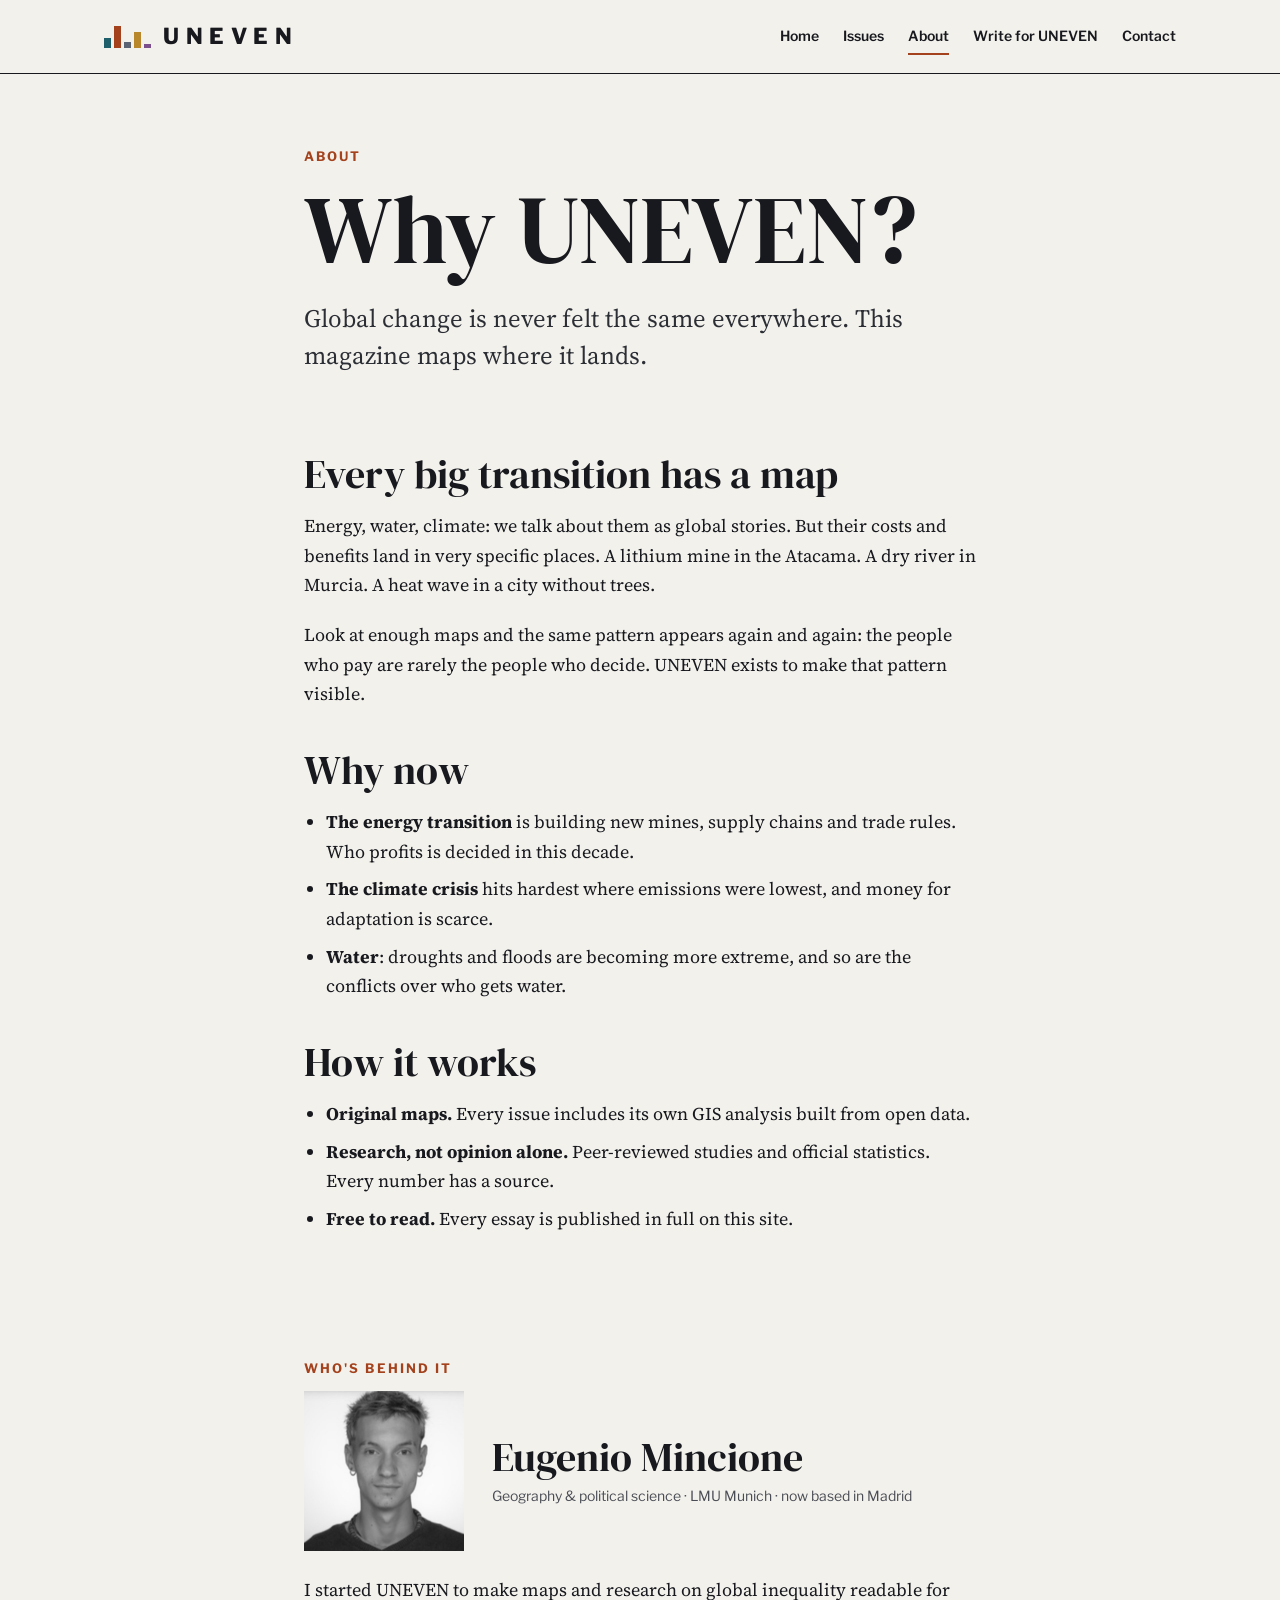
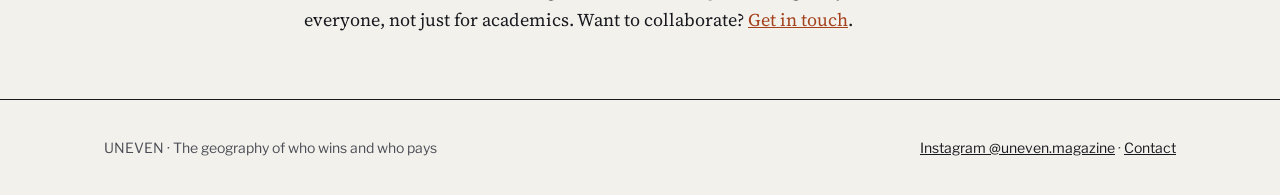
==== about.html @ 7dfdbe9b "Add files via upload" ====
<!doctype html>
<html lang="en">
<head>
<meta charset="utf-8">
<meta name="viewport" content="width=device-width, initial-scale=1, viewport-fit=cover">
<title>About · UNEVEN</title>
<meta name="description" content="What UNEVEN is, why it exists and who is behind it.">
<meta property="og:title" content="About · UNEVEN">
<meta property="og:description" content="What UNEVEN is, why it exists and who is behind it.">
<meta property="og:image" content="share-issue-01.jpg">
<link rel="icon" href="icon.png">
<link rel="apple-touch-icon" href="icon.png">
<link rel="preconnect" href="https://fonts.googleapis.com">
<link href="https://fonts.googleapis.com/css2?family=DM+Serif+Display&amp;family=Source+Serif+4:ital,opsz,wght@0,8..60,400;0,8..60,600;1,8..60,400&amp;family=Libre+Franklin:wght@500;600;700;800&amp;display=swap" rel="stylesheet">
<link rel="stylesheet" href="style.css">
</head>
<body><header class="site-head"><div class="wrap">
<a class="logo" href="index.html" aria-label="UNEVEN home"><span class="bars" aria-hidden="true"><span style="height:10px;background:var(--teal)"></span><span style="height:22px;background:var(--copper)"></span><span style="height:6px;background:var(--slate)"></span><span style="height:16px;background:#B8862B"></span><span style="height:4px;background:var(--plum)"></span></span><span class="word">UNEVEN</span></a>
<nav class="nav" aria-label="Main"><a href="index.html">Home</a><a href="issues.html">Issues</a><a href="about.html" aria-current="page">About</a><a href="write.html">Write for UNEVEN</a><a href="contact.html">Contact</a></nav>
</div></header>
<main>
<div class="narrow page-title"><p class="kicker">About</p><h1>Why UNEVEN?</h1><p class="lede">Global change is never felt the same everywhere. This magazine maps where it lands.</p></div>
<div class="narrow prose" style="padding-bottom:40px">
<h2>Every big transition has a map</h2>
<p>Energy, water, climate: we talk about them as global stories. But their costs and benefits land in very specific places. A lithium mine in the Atacama. A dry river in Murcia. A heat wave in a city without trees.</p>
<p>Look at enough maps and the same pattern appears again and again: the people who pay are rarely the people who decide. UNEVEN exists to make that pattern visible.</p>
<h2>Why now</h2>
<ul>
<li><strong>The energy transition</strong> is building new mines, supply chains and trade rules. Who profits is decided in this decade.</li>
<li><strong>The climate crisis</strong> hits hardest where emissions were lowest, and money for adaptation is scarce.</li>
<li><strong>Water</strong>: droughts and floods are becoming more extreme, and so are the conflicts over who gets water.</li>
</ul>
<h2>How it works</h2>
<ul>
<li><strong>Original maps.</strong> Every issue includes its own GIS analysis built from open data.</li>
<li><strong>Research, not opinion alone.</strong> Peer-reviewed studies and official statistics. Every number has a source.</li>
<li><strong>Free to read.</strong> Every essay is published in full on this site.</li>
</ul>
</div>
<section><div class="narrow">
<p class="kicker">Who's behind it</p>
<div class="person"><img src="founder.jpg" alt="Portrait of Eugenio Mincione" width="160" height="160">
<div><h3>Eugenio Mincione</h3><p class="small" style="margin:0">Geography &amp; political science · LMU Munich · now based in Madrid</p></div></div>
<p style="margin:24px 0 0">I started UNEVEN to make maps and research on global inequality readable for everyone, not just for academics. Want to collaborate? <a href="contact.html">Get in touch</a>.</p>
</div></section>
</main><footer class="site-foot"><div class="wrap">
<span>UNEVEN · The geography of who wins and who pays</span>
<span><a href="https://www.instagram.com/uneven.magazine/">Instagram @uneven.magazine</a> · <a href="contact.html">Contact</a></span>
</div></footer>
</body>
</html>
---- style.css ----
/* UNEVEN site: paper ground, ink type, element-tile accents. One light editorial look by choice. */
:root {
  --paper: #F3F1EC;
  --paper-2: #E9E6DF;
  --white: #FFFFFF;
  --ink: #17191E;
  --ink-2: #2B2E35;
  --muted: #4A4D55;
  --rule: #D6D2C8;
  --copper: #A3421C;
  --copper-dark: #6E2A10;
  --copper-light: #E2B8A3;
  --teal: #1F5E6B;
  --slate: #5C6372;
  --gold: #8A5F14;
  --plum: #7A4F8C;
  --display: 'DM Serif Display', Georgia, serif;
  --body: 'Source Serif 4', Georgia, serif;
  --label: 'Libre Franklin', 'Helvetica Neue', Arial, sans-serif;
  color-scheme: light;
}
* { box-sizing: border-box; }
html, body { background: var(--paper); color: var(--ink); }
body { margin: 0; font-family: var(--body); font-size: 18px; line-height: 1.65; }
a { color: var(--copper); }
a:hover { color: var(--copper-dark); }
a:focus-visible, button:focus-visible { outline: 2px solid var(--copper); outline-offset: 3px; }
img { max-width: 100%; height: auto; display: block; }
h1, h2, h3 { font-family: var(--display); font-weight: 400; line-height: 1.05; text-wrap: balance; margin: 0; }

.wrap { max-width: 1120px; margin: 0 auto; padding-inline: 24px; }
.narrow { max-width: 720px; margin: 0 auto; padding-inline: 24px; }

/* header */
.site-head { border-bottom: 1px solid var(--ink); background: var(--paper); }
.site-head .wrap { display: flex; flex-wrap: wrap; align-items: center; justify-content: space-between; gap: 12px 28px; padding-block: 18px; }
.logo { display: flex; align-items: center; gap: 12px; text-decoration: none; color: var(--ink); }
.logo:hover { color: var(--ink); }
.logo .bars { display: flex; align-items: flex-end; gap: 3px; height: 22px; }
.logo .bars span { width: 7px; display: block; }
.logo .word { font-family: var(--label); font-weight: 800; font-size: 22px; letter-spacing: .3em; }
.nav { display: flex; flex-wrap: wrap; gap: 6px 24px; font-family: var(--label); font-size: 14px; font-weight: 600; }
.nav a { color: var(--ink); text-decoration: none; padding-block: 6px; border-bottom: 2px solid transparent; }
.nav a:hover, .nav a[aria-current="page"] { border-bottom-color: var(--copper); color: var(--ink); }

/* type helpers */
.kicker { font-family: var(--label); font-size: 13px; font-weight: 700; letter-spacing: .16em; text-transform: uppercase; color: var(--copper); margin: 0 0 12px; }
.kicker.teal { color: var(--teal); }
.lede { font-size: clamp(20px, 2.3vw, 25px); line-height: 1.45; color: var(--ink-2); margin: 0; }
.label { font-family: var(--label); }
.small { font-family: var(--label); font-size: 14px; color: var(--muted); }
section { padding-block: 64px; }
section + section { border-top: 1px solid var(--rule); }
.page-title { padding-block: 72px 40px; }
.page-title h1 { font-size: clamp(48px, 8vw, 96px); margin-bottom: 20px; }
.prose p { margin: 0 0 20px; }
.prose h2 { font-size: clamp(30px, 4vw, 40px); margin: 40px 0 16px; }
.prose ul, .prose ol { padding-left: 22px; margin: 0 0 20px; }
.prose li { margin-bottom: 8px; }

/* element tiles */
.tiles { display: grid; grid-template-columns: repeat(5, minmax(0, 1fr)); gap: 8px; }
.tile { color: #FFFFFF; padding: 12px; min-height: 120px; display: flex; flex-direction: column; justify-content: space-between; font-family: var(--label); }
.tile .z { font-size: 12px; font-weight: 600; }
.tile .sym { font-family: var(--display); font-size: clamp(32px, 4.5vw, 54px); line-height: 1; }
.tile .nm { font-size: 12px; font-weight: 700; }

/* hero (latest issue) */
.hero { display: grid; grid-template-columns: minmax(0, 1.1fr) minmax(0, 1fr); gap: 48px; align-items: center; padding-block: 72px; }
.hero h1 { font-size: clamp(46px, 7vw, 92px); margin-bottom: 22px; }
.hero .meta { display: flex; flex-wrap: wrap; gap: 6px 18px; margin: 22px 0 28px; }
.btn { display: inline-flex; align-items: center; gap: 10px; min-height: 48px; padding: 12px 22px; background: var(--ink); color: var(--paper); font-family: var(--label); font-weight: 700; font-size: 16px; text-decoration: none; }
.btn:hover { background: var(--copper); color: #FFFFFF; }
.btn.ghost { background: transparent; color: var(--ink); border: 1.5px solid var(--ink); }
.btn.ghost:hover { background: var(--ink); color: var(--paper); }
.btns { display: flex; flex-wrap: wrap; gap: 12px; }
@media (max-width: 820px) { .hero { grid-template-columns: 1fr; gap: 32px; padding-block: 48px; } }

/* cards */
.grid-3 { display: grid; grid-template-columns: repeat(auto-fit, minmax(260px, 1fr)); gap: 16px; }
.card { background: var(--white); padding: 26px; border-top: 4px solid var(--ink); display: flex; flex-direction: column; gap: 10px; }
.card h3 { font-size: 30px; }
.card p { margin: 0; font-size: 17px; line-height: 1.55; color: var(--ink-2); }
.card .tag { font-family: var(--label); font-size: 12px; font-weight: 700; letter-spacing: .14em; text-transform: uppercase; }
.card.soon { background: transparent; border-top-color: var(--rule); }
.card.soon .tag { color: var(--muted); }

.issue-row { display: grid; grid-template-columns: 220px minmax(0, 1fr); gap: 32px; padding: 32px 0; border-bottom: 1px solid var(--rule); text-decoration: none; color: var(--ink); align-items: center; }
.issue-row:hover { color: var(--ink); }
.issue-row:hover h2 { color: var(--copper); }
.issue-row h2 { font-size: clamp(32px, 4vw, 46px); margin: 6px 0 10px; }
.issue-row p { margin: 0; color: var(--ink-2); }
@media (max-width: 640px) { .issue-row { grid-template-columns: 1fr; gap: 16px; } }

.band { background: var(--ink); color: var(--paper); }
.band .kicker { color: var(--copper-light); }
.band p { color: #DCD9D2; }

.person { display: flex; flex-wrap: wrap; gap: 28px; align-items: center; }
.person img { width: 160px; height: 160px; object-fit: cover; }
.person h3 { font-size: 40px; margin-bottom: 6px; }

.steps { counter-reset: s; list-style: none; padding: 0; margin: 0; display: grid; gap: 0; }
.steps li { counter-increment: s; display: grid; grid-template-columns: 56px minmax(0, 1fr); gap: 16px; padding: 18px 0; border-bottom: 1px solid var(--rule); }
.steps li::before { content: counter(s, decimal-leading-zero); font-family: var(--display); font-size: 32px; color: var(--copper); line-height: 1; }

.contact-box { background: var(--white); padding: 28px; display: flex; flex-direction: column; gap: 6px; border-top: 4px solid var(--teal); }
.contact-box .v { font-family: var(--label); font-weight: 700; font-size: clamp(18px, 2.4vw, 24px); word-break: break-word; }

/* footer */
.site-foot { border-top: 1px solid var(--ink); padding-block: 36px; font-family: var(--label); font-size: 14px; color: var(--muted); }
.site-foot .wrap { display: flex; flex-wrap: wrap; justify-content: space-between; gap: 12px 28px; }
.site-foot a { color: var(--ink); }

@media (prefers-reduced-motion: reduce) { * { transition: none !important; } }
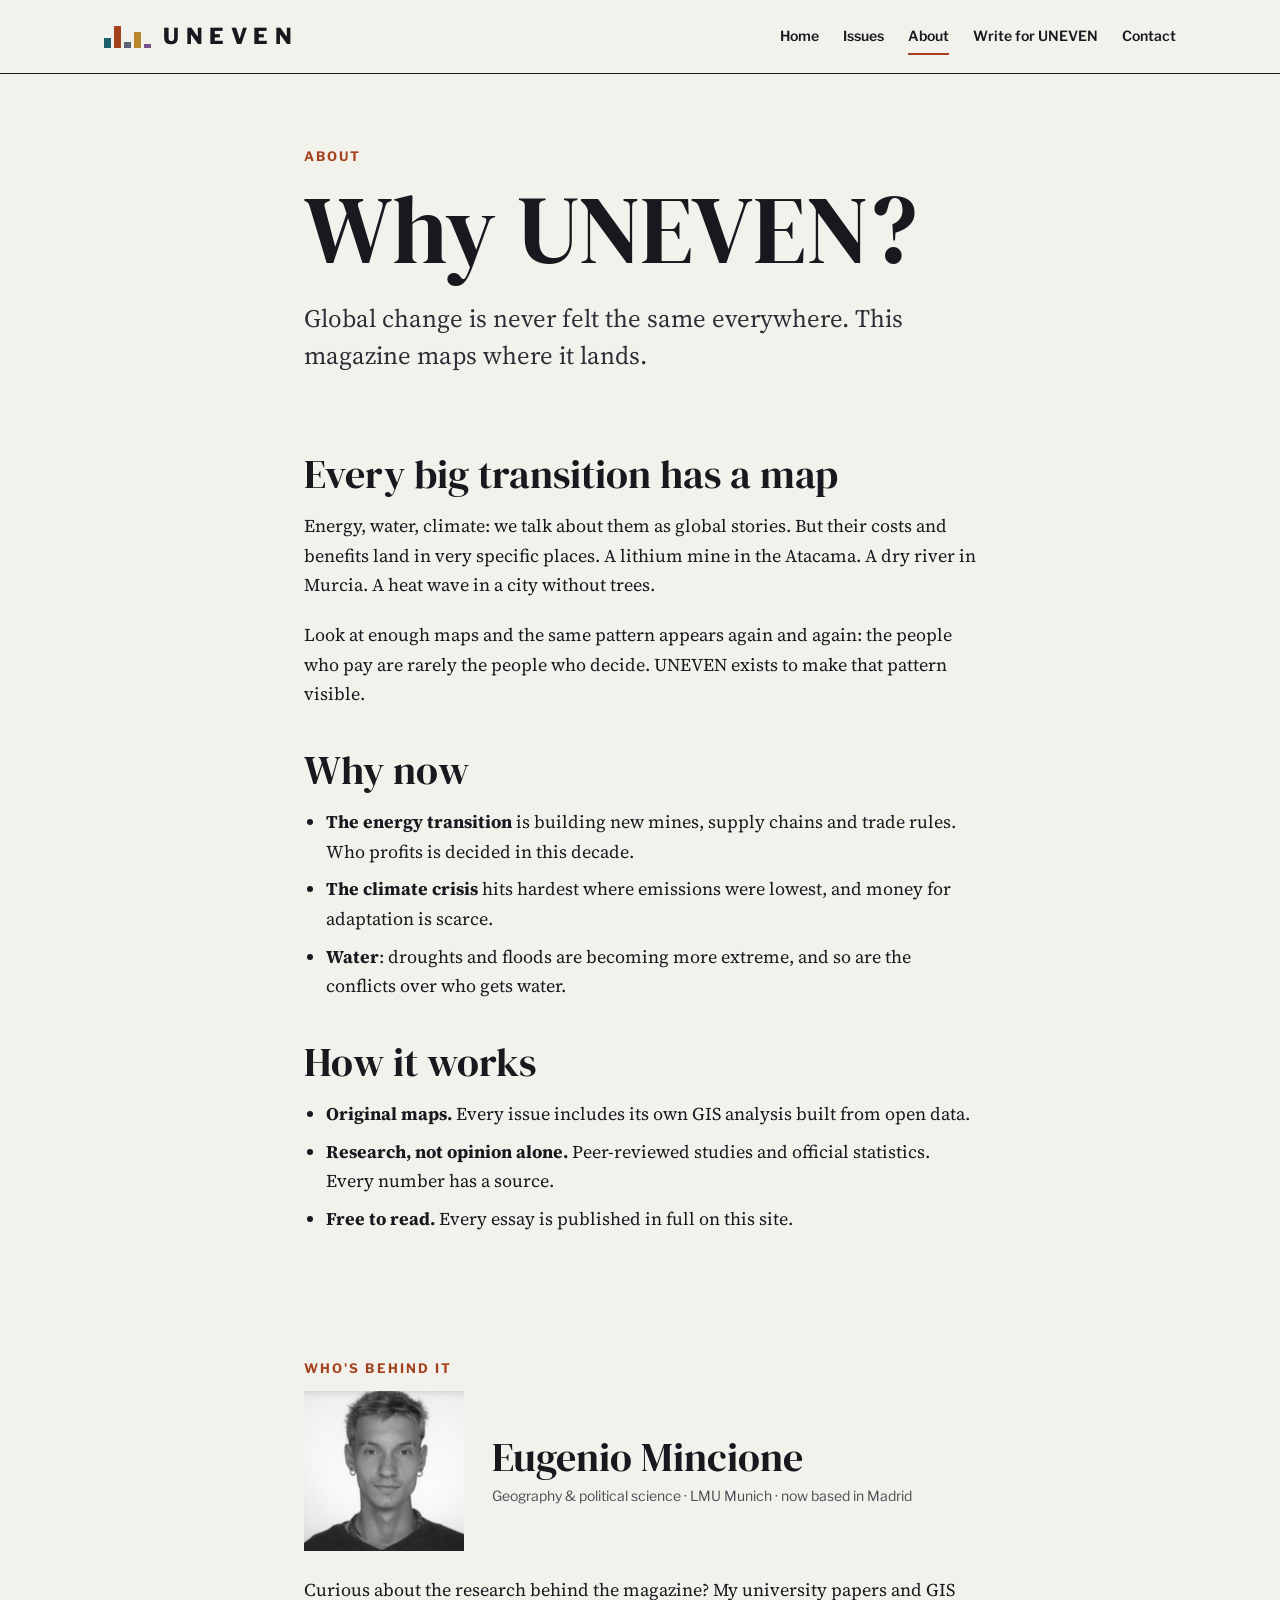
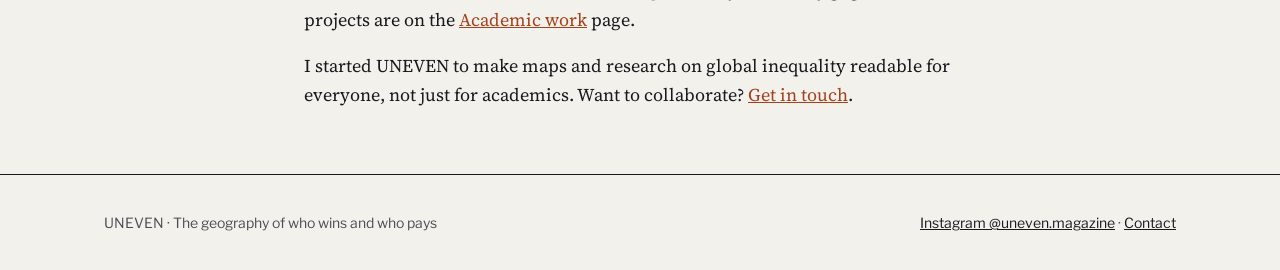
==== commit 6b760c47: "Add Academic work page with papers New page academic.html with three university papers (PDF) and a l" ====
--- a/about.html
+++ b/about.html
@@ -41,7 +41,8 @@
 <p class="kicker">Who's behind it</p>
 <div class="person"><img src="founder.jpg" alt="Portrait of Eugenio Mincione" width="160" height="160">
 <div><h3>Eugenio Mincione</h3><p class="small" style="margin:0">Geography &amp; political science · LMU Munich · now based in Madrid</p></div></div>
-<p style="margin:24px 0 0">I started UNEVEN to make maps and research on global inequality readable for everyone, not just for academics. Want to collaborate? <a href="contact.html">Get in touch</a>.</p>
+<p style="margin:24px 0 0">Curious about the research behind the magazine? My university papers and GIS projects are on the <a href="academic.html">Academic work</a> page.</p>
+<p style="margin:16px 0 0">I started UNEVEN to make maps and research on global inequality readable for everyone, not just for academics. Want to collaborate? <a href="contact.html">Get in touch</a>.</p>
 </div></section>
 </main><footer class="site-foot"><div class="wrap">
 <span>UNEVEN · The geography of who wins and who pays</span>
